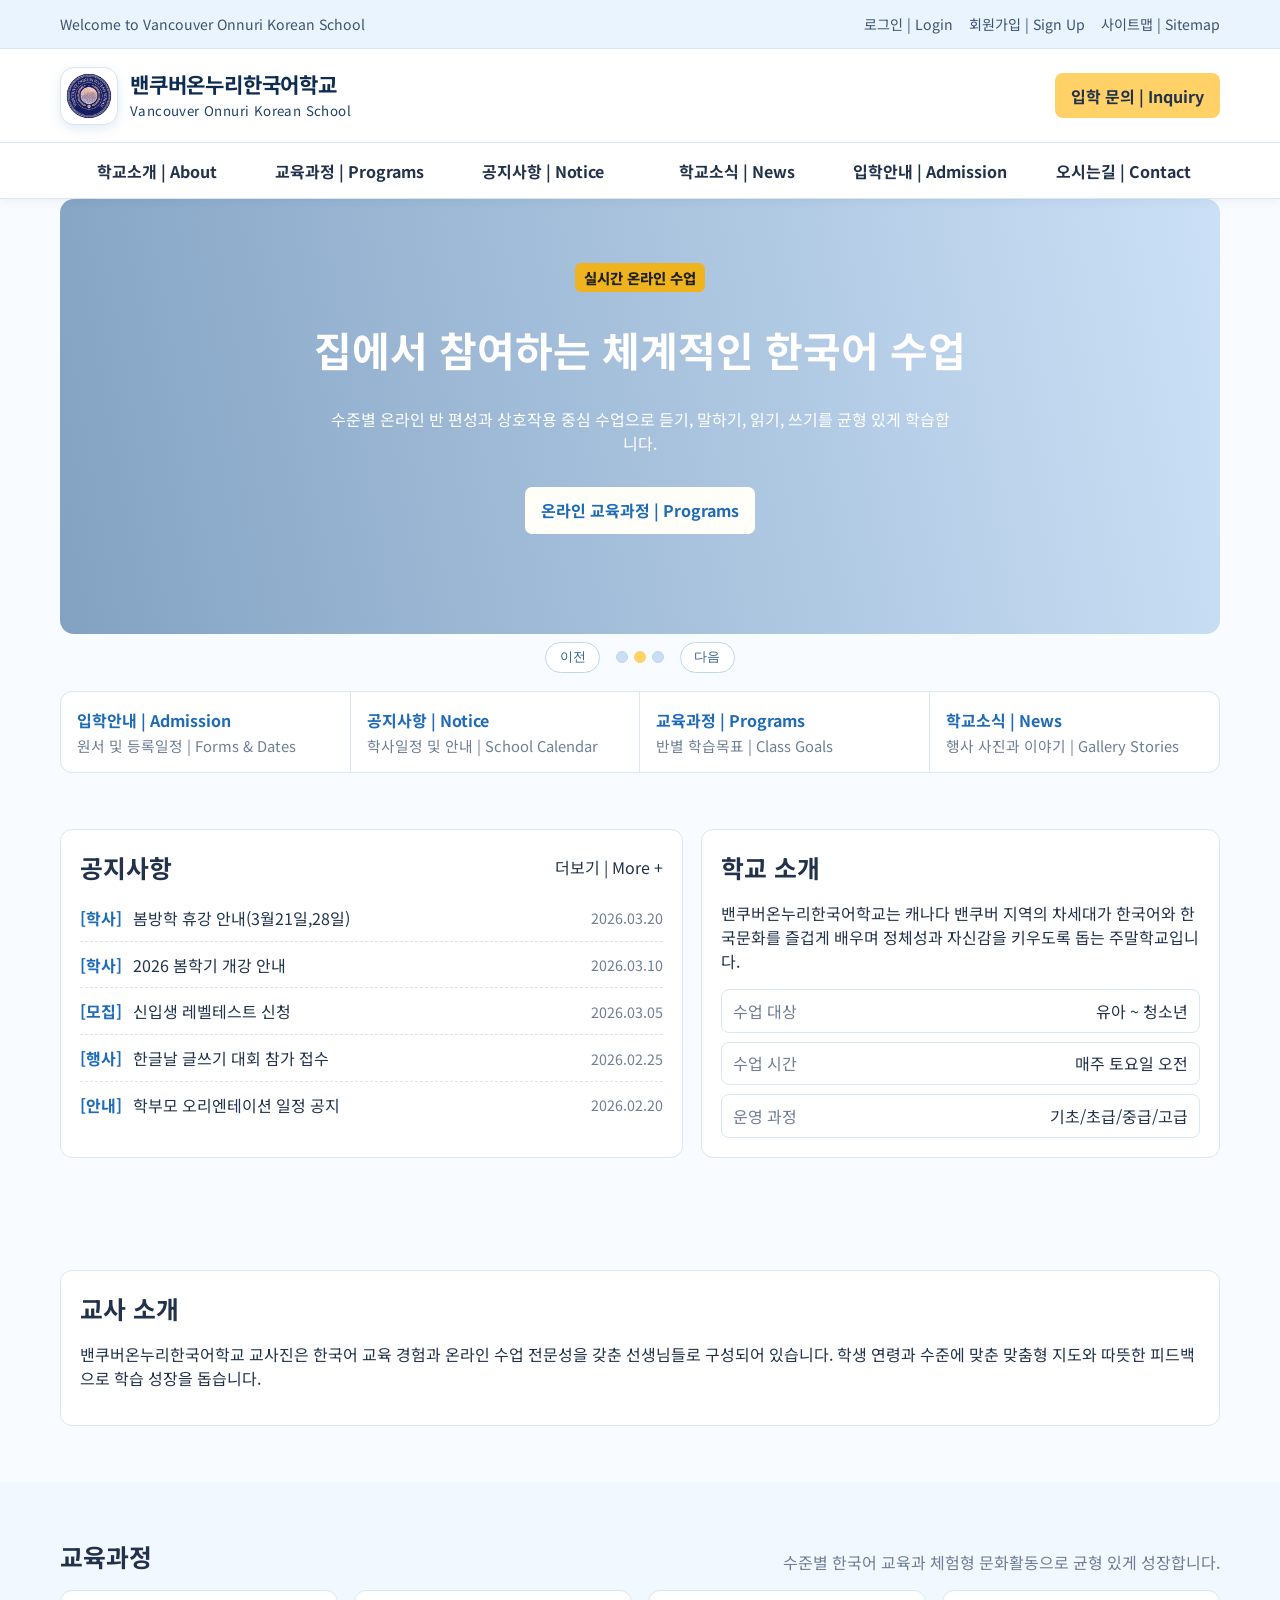
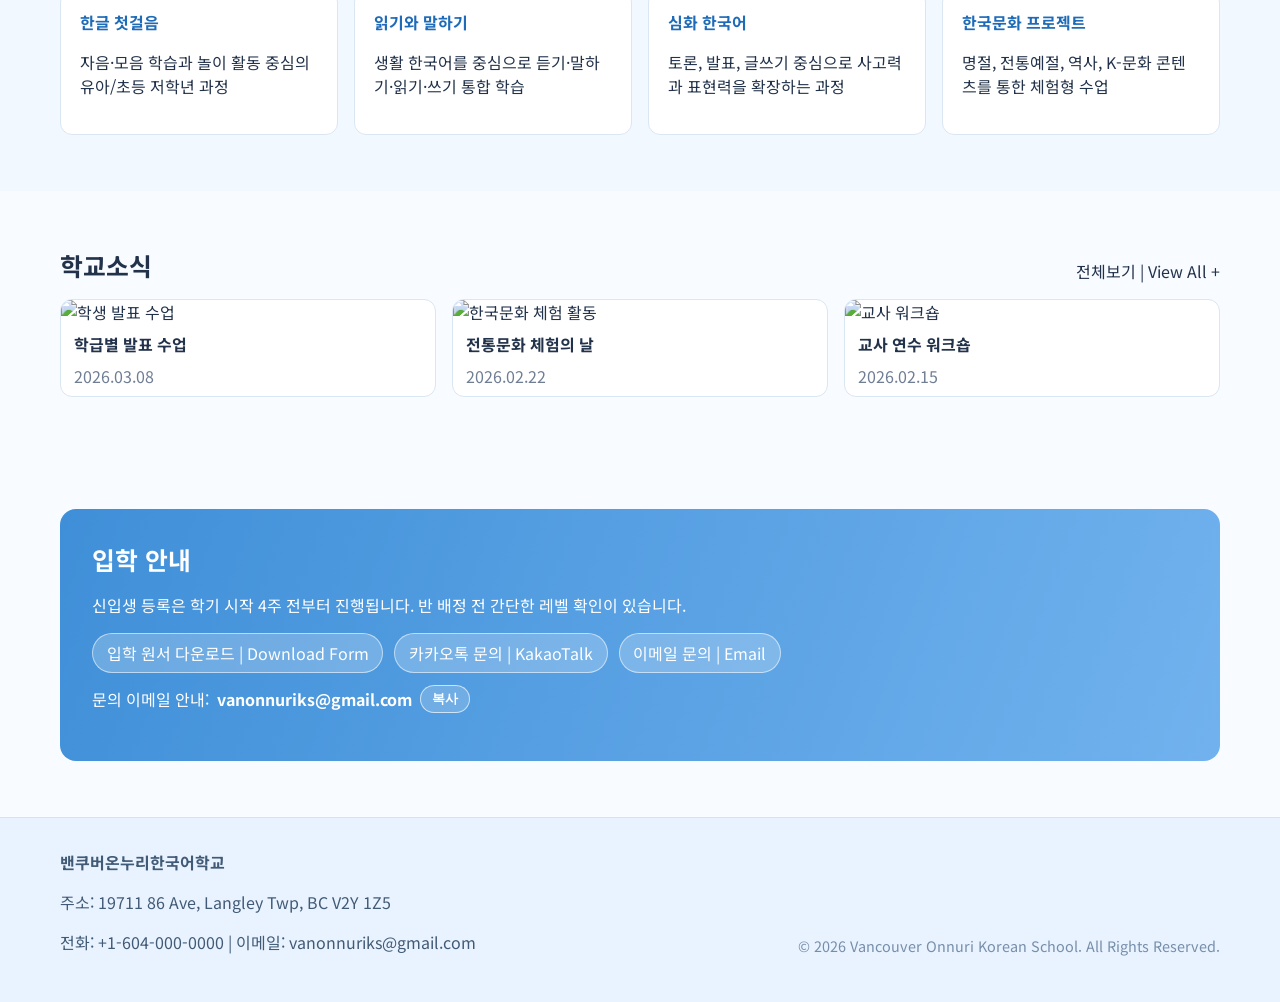
==== index.html @ d15662d0 "Open Kakao inquiry link in new tab to keep site open" ====
﻿<!doctype html>
<html lang="ko">
<head>
  <meta charset="UTF-8" />
  <meta name="viewport" content="width=device-width, initial-scale=1.0" />
  <title>밴쿠버온누리한국어학교</title>
  <meta name="description" content="밴쿠버온누리한국어학교 공식 홈페이지" />
  <link rel="preconnect" href="https://fonts.googleapis.com" />
  <link rel="preconnect" href="https://fonts.gstatic.com" crossorigin />
  <link href="https://fonts.googleapis.com/css2?family=Noto+Sans+KR:wght@400;500;700;800&display=swap" rel="stylesheet" />
  <link href="https://fonts.googleapis.com/css2?family=Noto+Serif+KR:wght@500;700&display=swap" rel="stylesheet" />
  <link rel="stylesheet" href="styles.css?v=20260320-4" />
</head>
<body>
  <a class="skip-link" href="#main">본문 바로가기</a>

  <header class="site-header">
    <div class="topbar">
      <div class="container topbar-inner">
        <p>Welcome to Vancouver Onnuri Korean School</p>
        <ul class="top-links">
          <li><a href="#">로그인 | Login</a></li>
          <li><a href="#">회원가입 | Sign Up</a></li>
          <li><a href="#">사이트맵 | Sitemap</a></li>
        </ul>
      </div>
    </div>

    <div class="container brand-row">
      <a class="brand" href="#" aria-label="메인으로 이동">
        <span class="brand-mark">
          <img src="assets/images/onnuri-korean-school-logo.png" alt="밴쿠버온누리한국어학교 로고" />
        </span>
        <span class="brand-text">
          <strong>밴쿠버온누리한국어학교</strong>
          <small>Vancouver Onnuri Korean School</small>
        </span>
      </a>
      <a class="apply-btn" href="#">입학 문의 | Inquiry</a>
      <button class="menu-toggle" aria-expanded="false" aria-controls="gnb" aria-label="모바일 메뉴 열기">
        <span class="menu-icon" aria-hidden="true">
          <span></span><span></span><span></span>
        </span>
        <span class="menu-text">메뉴</span>
      </button>
    </div>

    <nav class="gnb" id="gnb" aria-label="주요 메뉴">
      <div class="container">
        <ul>
          <li class="has-submenu">
            <a href="#about" class="submenu-toggle" aria-expanded="false">학교소개 | About</a>
            <ul class="submenu">
              <li><a href="vision-intro.html?v=20260320-1">학교 비전 &amp; 소개 | Vision &amp; Intro</a></li>
              <li><a href="teachers.html?v=20260320-1">교사 소개 | Teachers</a></li>
            </ul>
          </li>
          <li><a href="curriculum.html?v=20260320-4">교육과정 | Programs</a></li>
          <li><a href="#notice">공지사항 | Notice</a></li>
          <li><a href="#gallery">학교소식 | News</a></li>
          <li><a href="#admission">입학안내 | Admission</a></li>
          <li><a href="#contact">오시는길 | Contact</a></li>
        </ul>
      </div>
    </nav>
  </header>

  <main id="main">
    <section class="hero" aria-label="메인 배너">
      <div class="hero-slides" id="heroSlides">
        <article class="hero-slide is-active" style="--bg-img:url('https://images.unsplash.com/photo-1519451241324-20b4ea2c4220?auto=format&fit=crop&w=1500&q=80');">
          <div class="container hero-content">
            <p class="eyebrow">2026 온라인 봄학기 모집</p>
            <h1>온라인으로 만나는 한국어, 어디서나 이어지는 배움</h1>
            <p>캐나다 전역은 물론 전세계 어디에서든지 실시간 온라인 수업으로 한국어를 배울 수 있습니다.</p>
            <a href="#admission" class="hero-cta">온라인 등록 일정 | Registration</a>
          </div>
        </article>
        <article class="hero-slide" style="--bg-img:url('https://images.unsplash.com/photo-1503676260728-1c00da094a0b?auto=format&fit=crop&w=1500&q=80');">
          <div class="container hero-content">
            <p class="eyebrow">실시간 온라인 수업</p>
            <h2>집에서 참여하는 체계적인 한국어 수업</h2>
            <p>수준별 온라인 반 편성과 상호작용 중심 수업으로 듣기, 말하기, 읽기, 쓰기를 균형 있게 학습합니다.</p>
            <a href="curriculum.html?v=20260320-4" class="hero-cta">온라인 교육과정 | Programs</a>
          </div>
        </article>
        <article class="hero-slide" style="--bg-img:url('https://images.unsplash.com/photo-1509062522246-3755977927d7?auto=format&fit=crop&w=1500&q=80');">
          <div class="container hero-content">
            <p class="eyebrow">온라인 학부모 소통</p>
            <h2>수업 리포트와 상담으로 함께 성장하는 학습</h2>
            <p>정기 피드백, 상담, 공지 안내를 통해 가정과 학교가 학생의 성장을 함께 지원합니다.</p>
            <a href="#contact" class="hero-cta">온라인 문의하기 | Contact</a>
          </div>
        </article>
      </div>
      <div class="container hero-controls">
        <button id="prevSlide" aria-label="이전 배너">이전</button>
        <div class="dots" id="dots" aria-label="배너 선택"></div>
        <button id="nextSlide" aria-label="다음 배너">다음</button>
      </div>
    </section>

    <section class="quick-links">
      <div class="container quick-grid">
        <a href="#admission"><strong>입학안내 | Admission</strong><span>원서 및 등록일정 | Forms & Dates</span></a>
        <a href="#notice"><strong>공지사항 | Notice</strong><span>학사일정 및 안내 | School Calendar</span></a>
        <a href="curriculum.html?v=20260320-4"><strong>교육과정 | Programs</strong><span>반별 학습목표 | Class Goals</span></a>
        <a href="#gallery"><strong>학교소식 | News</strong><span>행사 사진과 이야기 | Gallery Stories</span></a>
      </div>
    </section>

    <section class="notice-section" id="notice">
      <div class="container two-col">
        <article class="panel">
          <header>
            <h3>공지사항</h3>
            <a href="#">더보기 | More +</a>
          </header>
          <ul class="list notice-accordion" id="noticeAccordion">
            <li>
              <button type="button" class="notice-title"><span>[학사]</span> 봄방학 휴강 안내(3월21일,28일)</button>
              <time datetime="2026-03-20">2026.03.20</time>
              <p class="notice-detail" hidden>3월21일,28일은 휴강으로 수업이 없습니다.</p>
            </li>
            <li>
              <button type="button" class="notice-title"><span>[학사]</span> 2026 봄학기 개강 안내</button>
              <time datetime="2026-03-10">2026.03.10</time>
              <p class="notice-detail" hidden>2026 봄학기 수업이 시작됩니다. 반별 시간표와 준비물을 확인해 주세요.</p>
            </li>
            <li>
              <button type="button" class="notice-title"><span>[모집]</span> 신입생 레벨테스트 신청</button>
              <time datetime="2026-03-05">2026.03.05</time>
              <p class="notice-detail" hidden>신입생 반 편성을 위한 레벨테스트 신청을 받고 있습니다.</p>
            </li>
            <li>
              <button type="button" class="notice-title"><span>[행사]</span> 한글날 글쓰기 대회 참가 접수</button>
              <time datetime="2026-02-25">2026.02.25</time>
              <p class="notice-detail" hidden>한글날 행사로 진행되는 글쓰기 대회 참가 신청을 받습니다.</p>
            </li>
            <li>
              <button type="button" class="notice-title"><span>[안내]</span> 학부모 오리엔테이션 일정 공지</button>
              <time datetime="2026-02-20">2026.02.20</time>
              <p class="notice-detail" hidden>학부모 오리엔테이션 일정과 참여 방법을 안내드립니다.</p>
            </li>
          </ul>
        </article>

        <article class="panel" id="about">
          <header>
            <h3>학교 소개</h3>
          </header>
          <p>
            밴쿠버온누리한국어학교는 캐나다 밴쿠버 지역의 차세대가 한국어와 한국문화를
            즐겁게 배우며 정체성과 자신감을 키우도록 돕는 주말학교입니다.
          </p>
          <div class="facts">
            <dl><dt>수업 대상</dt><dd>유아 ~ 청소년</dd></dl>
            <dl><dt>수업 시간</dt><dd>매주 토요일 오전</dd></dl>
            <dl><dt>운영 과정</dt><dd>기초/초급/중급/고급</dd></dl>
          </div>
        </article>
      </div>
    </section>

    <section class="teachers" id="teachers">
      <div class="container">
        <article class="panel">
          <header>
            <h3>교사 소개</h3>
          </header>
          <p>
            밴쿠버온누리한국어학교 교사진은 한국어 교육 경험과 온라인 수업 전문성을 갖춘 선생님들로
            구성되어 있습니다. 학생 연령과 수준에 맞춘 맞춤형 지도와 따뜻한 피드백으로 학습 성장을 돕습니다.
          </p>
        </article>
      </div>
    </section>

    <section class="programs" id="programs">
      <div class="container">
        <div class="section-head">
          <h3>교육과정</h3>
          <p>수준별 한국어 교육과 체험형 문화활동으로 균형 있게 성장합니다.</p>
        </div>
        <div class="program-grid">
          <article>
            <h4>한글 첫걸음</h4>
            <p>자음·모음 학습과 놀이 활동 중심의 유아/초등 저학년 과정</p>
          </article>
          <article>
            <h4>읽기와 말하기</h4>
            <p>생활 한국어를 중심으로 듣기·말하기·읽기·쓰기 통합 학습</p>
          </article>
          <article>
            <h4>심화 한국어</h4>
            <p>토론, 발표, 글쓰기 중심으로 사고력과 표현력을 확장하는 과정</p>
          </article>
          <article>
            <h4>한국문화 프로젝트</h4>
            <p>명절, 전통예절, 역사, K-문화 콘텐츠를 통한 체험형 수업</p>
          </article>
        </div>
      </div>
    </section>

    <section class="gallery" id="gallery">
      <div class="container">
        <div class="section-head">
          <h3>학교소식</h3>
          <a href="#">전체보기 | View All +</a>
        </div>
        <div class="gallery-grid">
          <article>
            <img src="https://images.unsplash.com/photo-1503676260728-1c00da094a0b?auto=format&fit=crop&w=700&q=80" alt="학생 발표 수업" />
            <h4>학급별 발표 수업</h4>
            <p>2026.03.08</p>
          </article>
          <article>
            <img src="https://images.unsplash.com/photo-1513258496099-48168024aec0?auto=format&fit=crop&w=700&q=80" alt="한국문화 체험 활동" />
            <h4>전통문화 체험의 날</h4>
            <p>2026.02.22</p>
          </article>
          <article>
            <img src="https://images.unsplash.com/photo-1522202176988-66273c2fd55f?auto=format&fit=crop&w=700&q=80" alt="교사 워크숍" />
            <h4>교사 연수 워크숍</h4>
            <p>2026.02.15</p>
          </article>
        </div>
      </div>
    </section>

    <section class="admission" id="admission">
      <div class="container admission-box">
        <h3>입학 안내</h3>
        <p>신입생 등록은 학기 시작 4주 전부터 진행됩니다. 반 배정 전 간단한 레벨 확인이 있습니다.</p>
        <div class="admission-actions">
          <a href="#">입학 원서 다운로드 | Download Form</a>
          <a href="https://open.kakao.com/o/gTjWNsmi" target="_blank" rel="noopener noreferrer">카카오톡 문의 | KakaoTalk</a>
          <a href="mailto:vanonnuriks@gmail.com">이메일 문의 | Email</a>
        </div>
        <p class="email-help">
          문의 이메일 안내: <strong id="contactEmailText">vanonnuriks@gmail.com</strong>
          <button type="button" id="copyEmailBtn" class="copy-email-btn">복사</button>
        </p>
      </div>
    </section>
  </main>

  <footer class="site-footer" id="contact">
    <div class="container footer-inner">
      <div>
        <strong>밴쿠버온누리한국어학교</strong>
        <p>주소: 19711 86 Ave, Langley Twp, BC V2Y 1Z5</p>
        <p>전화: +1-604-000-0000 | 이메일: vanonnuriks@gmail.com</p>
      </div>
      <p class="copy">© 2026 Vancouver Onnuri Korean School. All Rights Reserved.</p>
    </div>
  </footer>

  <script src="script.js?v=20260320-6"></script>
</body>
</html>
---- styles.css ----
﻿:root {
  --primary: #1e6bb8;
  --accent: #ffd166;
  --ink: #22324a;
  --muted: #6f7e94;
  --bg: #f8fbff;
  --line: #dbe6f3;
}
@font-face {
  font-family: "MaruBuri";
  src: url("https://cdn.jsdelivr.net/gh/projectnoonnu/noonfonts_twelve@1.1/MaruBuri-Regular.woff") format("woff");
  font-weight: 400;
  font-style: normal;
}
@font-face {
  font-family: "MaruBuri";
  src: url("https://cdn.jsdelivr.net/gh/projectnoonnu/noonfonts_twelve@1.1/MaruBuri-Bold.woff") format("woff");
  font-weight: 700;
  font-style: normal;
}
* {
  box-sizing: border-box;
}

html,
body {
  margin: 0;
  padding: 0;
  font-family: "Noto Sans KR", sans-serif;
  color: var(--ink);
  background: var(--bg);
}

a {
  color: inherit;
  text-decoration: none;
}

img {
  width: 100%;
  display: block;
}

.container {
  width: min(1160px, 92vw);
  margin: 0 auto;
}

.skip-link {
  position: absolute;
  left: -9999px;
  top: auto;
}

.skip-link:focus {
  left: 1rem;
  top: 1rem;
  z-index: 1000;
  background: #fff;
  padding: 0.5rem 0.8rem;
  border: 2px solid var(--primary);
}

.topbar {
  background: #eaf4ff;
  color: #3b536f;
  font-size: 0.88rem;
  border-bottom: 1px solid #d7e7fa;
}

.site-header {
  position: sticky;
  top: 0;
  z-index: 100;
  background: #ffffff;
  box-shadow: 0 2px 10px rgba(18, 55, 96, 0.06);
}

.topbar-inner {
  display: flex;
  justify-content: space-between;
  align-items: center;
  min-height: 40px;
}

.top-links {
  list-style: none;
  display: flex;
  gap: 1rem;
  margin: 0;
  padding: 0;
}

.brand-row {
  display: flex;
  align-items: center;
  gap: 1rem;
  padding: 1.1rem 0;
}

.brand {
  display: flex;
  align-items: center;
  gap: 0.75rem;
  margin-right: auto;
  min-width: 0;
  flex: 1;
}

.brand-mark {
  width: 58px;
  height: 58px;
  display: inline-flex;
  align-items: center;
  justify-content: center;
  border-radius: 14px;
  background: #ffffff;
  border: 1px solid #d6e4f4;
  overflow: hidden;
  box-shadow: 0 4px 12px rgba(33, 88, 150, 0.12);
}

.brand-mark img {
  width: 86%;
  height: 86%;
  object-fit: contain;
}

.brand-text strong {
  display: block;
  font-family: "MaruBuri", "Noto Sans KR", serif;
  font-size: 1.32rem;
  font-weight: 700;
  letter-spacing: -0.01em;
  color: #0e2c4f;
  line-height: 1.24;
  overflow-wrap: anywhere;
}

.brand-text small {
  font-family: "MaruBuri", "Noto Sans KR", serif;
  color: #1d426b;
  letter-spacing: 0.03em;
  line-height: 1.2;
}

.brand-text {
  min-width: 0;
}

.apply-btn {
  padding: 0.65rem 1rem;
  border-radius: 8px;
  background: var(--accent);
  font-weight: 700;
}

.menu-toggle {
  display: none;
  border: 1px solid var(--line);
  background: #fff;
  padding: 0.5rem 0.8rem;
  border-radius: 8px;
  align-items: center;
  gap: 0.45rem;
}

.menu-icon {
  width: 18px;
  height: 14px;
  display: inline-flex;
  flex-direction: column;
  justify-content: space-between;
}

.menu-icon span {
  display: block;
  height: 2px;
  width: 100%;
  background: #23476f;
  border-radius: 2px;
}

.menu-text {
  font-weight: 700;
  font-size: 0.86rem;
}

.gnb {
  border-top: 1px solid var(--line);
  border-bottom: 1px solid var(--line);
  background: #fff;
}

.gnb > .container > ul {
  list-style: none;
  display: flex;
  margin: 0;
  padding: 0;
}

.gnb li {
  flex: 1;
  position: relative;
}

.gnb a {
  display: block;
  text-align: center;
  font-weight: 700;
  padding: 0.95rem 0.4rem;
}

.gnb a:hover {
  background: #f2f8ff;
  color: var(--primary);
}

.gnb a.current {
  background: #eef6ff;
  color: #0f4f8d;
}

.submenu {
  list-style: none;
  margin: 0;
  padding: 0;
  position: absolute;
  top: 100%;
  left: 0;
  right: 0;
  background: #ffffff;
  border: 1px solid var(--line);
  border-top: 0;
  box-shadow: 0 10px 24px rgba(22, 56, 95, 0.12);
  display: none;
  z-index: 30;
}

.submenu li {
  border-top: 1px solid #edf3fb;
}

.submenu li:first-child {
  border-top: 0;
}

.submenu a {
  text-align: left;
  padding: 0.7rem 0.85rem;
  font-weight: 600;
  font-size: 0.93rem;
}

.submenu a:hover {
  background: #f6faff;
}

.submenu a.current {
  background: #ecf5ff;
  color: #0f4f8d;
}

@media (min-width: 761px) {
  .has-submenu > .submenu {
    display: none !important;
  }

  .has-submenu:hover > .submenu,
  .has-submenu:focus-within > .submenu {
    display: block !important;
  }
}

.hero {
  background: transparent;
  color: #fff;
  padding-top: 0;
}

.hero-slides {
  width: min(1160px, 92vw);
  margin: 0 auto;
  border-radius: 14px;
  overflow: hidden;
}

.hero-slide {
  display: none;
  min-height: unset;
  aspect-ratio: 16 / 6;
  max-height: 500px;
  background-image: linear-gradient(80deg, rgba(34, 89, 145, 0.55), rgba(88, 156, 224, 0.28)), var(--bg-img);
  background-size: cover;
  background-position: center;
}

.hero-slide.is-active {
  display: block;
}

.hero-content {
  padding: 50px 0 58px;
  display: flex;
  flex-direction: column;
  align-items: center;
  text-align: center;
}

.eyebrow {
  display: inline-block;
  background: rgba(243, 179, 21, 0.95);
  color: #212121;
  font-weight: 800;
  font-size: 0.9rem;
  padding: 0.25rem 0.55rem;
  border-radius: 6px;
}

.hero h1,
.hero h2 {
  margin: 0.75rem 0;
  font-size: clamp(1.85rem, 3.2vw, 2.7rem);
}

.hero p {
  max-width: 620px;
  margin-left: auto;
  margin-right: auto;
}

.hero-cta {
  display: inline-block;
  margin-top: 1rem;
  background: #fffef8;
  color: var(--primary);
  padding: 0.72rem 1rem;
  border-radius: 7px;
  font-weight: 700;
}

.hero-controls {
  min-height: auto;
  display: flex;
  align-items: center;
  justify-content: center;
  gap: 1rem;
  width: min(1160px, 92vw);
  margin: 0 auto;
  padding: 8px 0 14px;
}

.hero-controls button {
  border: 1px solid #bfd6ef;
  background: #ffffff;
  color: #2f5f92;
  border-radius: 999px;
  padding: 0.35rem 0.85rem;
  cursor: pointer;
}

.dots {
  display: flex;
  gap: 0.35rem;
}

.dots button {
  width: 12px;
  height: 12px;
  padding: 0;
  border-radius: 50%;
  background: #c9ddf3;
}

.dots button.active {
  background: var(--accent);
  border-color: var(--accent);
}

.quick-links {
  margin-top: 4px;
}

.quick-grid {
  background: #fff;
  border-radius: 12px;
  border: 1px solid var(--line);
  display: grid;
  grid-template-columns: repeat(4, 1fr);
  overflow: hidden;
}

.quick-grid a {
  padding: 1rem;
  border-right: 1px solid var(--line);
  display: grid;
  gap: 0.2rem;
}

.quick-grid a:last-child {
  border-right: 0;
}

.quick-grid strong {
  color: var(--primary);
}

.quick-grid span {
  color: var(--muted);
  font-size: 0.92rem;
}

.notice-section,
.teachers,
.programs,
.gallery,
.admission {
  padding: 56px 0;
}

.two-col {
  display: grid;
  grid-template-columns: 1.2fr 1fr;
  gap: 1.1rem;
}

.panel {
  background: #fff;
  border: 1px solid var(--line);
  border-radius: 12px;
  padding: 1.2rem;
}

.panel header {
  display: flex;
  justify-content: space-between;
  align-items: center;
  margin-bottom: 0.6rem;
}


.panel h3,
.section-head h3,
.admission h3 {
  margin: 0;
  font-size: 1.55rem;
}

.list {
  list-style: none;
  margin: 0;
  padding: 0;
}

.list li {
  display: flex;
  justify-content: space-between;
  gap: 1rem;
  align-items: center;
  padding: 0.68rem 0;
  border-bottom: 1px dashed #dde4ef;
}

.list li:last-child {
  border-bottom: 0;
}

.list span {
  color: var(--primary);
  font-weight: 700;
  margin-right: 0.4rem;
}

.list time {
  font-size: 0.89rem;
  color: var(--muted);
  white-space: nowrap;
}

.notice-accordion li {
  display: grid;
  grid-template-columns: 1fr auto;
  align-items: center;
}

.notice-title {
  border: 0;
  background: transparent;
  text-align: left;
  font: inherit;
  padding: 0;
  cursor: pointer;
  color: #20344d;
}

.notice-detail {
  margin: 0.5rem 0 0;
  grid-column: 1 / -1;
  display: none;
  color: #3c4f66;
  line-height: 1.7;
  background: #f8fbff;
  border: 1px solid #d9e6f6;
  border-radius: 8px;
  padding: 0.65rem 0.8rem;
}

.notice-accordion li.open .notice-detail {
  display: block;
}


.facts {
  margin-top: 1rem;
  display: grid;
  gap: 0.55rem;
}

.facts dl {
  margin: 0;
  display: flex;
  justify-content: space-between;
  border: 1px solid var(--line);
  border-radius: 8px;
  padding: 0.55rem 0.7rem;
}

.facts dt {
  color: var(--muted);
}

.programs {
  background: #f2f8ff;
}

.section-head {
  display: flex;
  align-items: flex-end;
  justify-content: space-between;
  gap: 1rem;
  margin-bottom: 1rem;
}

.section-head p {
  margin: 0;
  color: var(--muted);
}

.program-grid {
  display: grid;
  grid-template-columns: repeat(4, 1fr);
  gap: 1rem;
}

.program-grid article {
  background: #fff;
  border: 1px solid var(--line);
  border-radius: 12px;
  padding: 1.2rem;
}

.program-grid h4 {
  margin: 0 0 0.6rem;
  color: var(--primary);
}

.gallery-grid {
  display: grid;
  grid-template-columns: repeat(3, 1fr);
  gap: 1rem;
}

.gallery-grid article {
  background: #fff;
  border-radius: 12px;
  overflow: hidden;
  border: 1px solid var(--line);
}

.gallery-grid h4,
.gallery-grid p {
  margin: 0;
  padding: 0.5rem 0.8rem;
}

.gallery-grid p {
  color: var(--muted);
  padding-top: 0;
}

.admission-box {
  background: linear-gradient(110deg, #3f8fd8, #71b2ee);
  border-radius: 16px;
  padding: 2rem;
  color: #fff;
}

.admission-actions {
  margin-top: 1rem;
  display: flex;
  gap: 0.7rem;
  flex-wrap: wrap;
}

.admission-actions a {
  background: rgba(255, 255, 255, 0.22);
  border: 1px solid rgba(255, 255, 255, 0.55);
  border-radius: 999px;
  padding: 0.45rem 0.85rem;
}

.email-help {
  margin-top: 0.75rem;
  display: flex;
  flex-wrap: wrap;
  align-items: center;
  gap: 0.5rem;
}

.copy-email-btn {
  border: 1px solid rgba(255, 255, 255, 0.65);
  background: rgba(255, 255, 255, 0.18);
  color: #ffffff;
  border-radius: 999px;
  padding: 0.26rem 0.68rem;
  font-weight: 700;
  cursor: pointer;
}

.site-footer {
  background: #e9f3ff;
  color: #415a76;
  padding: 2rem 0;
  border-top: 1px solid #d2e3f8;
}

.footer-inner {
  display: flex;
  justify-content: space-between;
  gap: 1rem;
  align-items: flex-end;
}

.copy {
  color: #768eaa;
  font-size: 0.9rem;
}

@media (max-width: 960px) {
  .program-grid {
    grid-template-columns: repeat(2, 1fr);
  }

  .two-col,
  .gallery-grid {
    grid-template-columns: 1fr;
  }

  .quick-grid {
    grid-template-columns: repeat(2, 1fr);
  }

  .quick-grid a:nth-child(2n) {
    border-right: 0;
  }
}

@media (max-width: 760px) {
  .topbar {
    display: none;
  }

  .menu-toggle {
    display: inline-flex;
    flex-shrink: 0;
    min-height: 44px;
    min-width: 44px;
    padding: 0.52rem 0.7rem;
  }

  .apply-btn {
    display: none;
  }

  .brand-row {
    gap: 0.55rem;
    padding: 0.72rem 0;
  }

  .brand {
    gap: 0.5rem;
    align-items: flex-start;
  }

  .brand-mark {
    width: 44px;
    height: 44px;
    border-radius: 12px;
  }

  .brand-text strong {
    font-size: clamp(0.96rem, 4.2vw, 1.13rem);
    letter-spacing: -0.012em;
  }

  .brand-text small {
    font-size: 0.72rem;
    letter-spacing: 0.01em;
  }

  .gnb {
    display: block;
    position: absolute;
    top: 100%;
    left: 0;
    right: 0;
    border-top: 1px solid var(--line);
    background: #ffffff;
    max-height: 0;
    overflow: hidden;
    transition: max-height 0.28s ease;
    z-index: 120;
  }

  .gnb.is-open {
    max-height: calc(100vh - 68px);
    overflow-y: auto;
    border-bottom: 1px solid var(--line);
  }

  .gnb > .container > ul {
    flex-direction: column;
  }

  .gnb > .container {
    width: 100%;
    margin: 0;
    padding: 0;
  }

  .gnb li {
    border-bottom: 1px solid var(--line);
  }

  .gnb a {
    text-align: left;
    padding: 0.9rem 1rem;
    font-size: 0.94rem;
    line-height: 1.35;
  }

  .submenu {
    position: static;
    border: 0;
    box-shadow: none;
    border-top: 1px solid #e7eef8;
    background: #f8fbff;
  }

  .has-submenu.open > .submenu {
    display: block;
  }

  .submenu a {
    text-align: left;
    padding: 0.7rem 1.1rem;
    font-size: 0.9rem;
    font-weight: 600;
  }

  .hero-content {
    padding: 30px 0 36px;
  }

  .hero-slide {
    aspect-ratio: 16 / 10;
    max-height: none;
  }

  .quick-grid {
    grid-template-columns: 1fr;
  }

  .quick-grid a {
    border-right: 0;
    border-bottom: 1px solid var(--line);
  }

  .quick-grid a:last-child {
    border-bottom: 0;
  }

  .program-grid {
    grid-template-columns: 1fr;
  }

  .footer-inner {
    flex-direction: column;
    align-items: flex-start;
  }
}
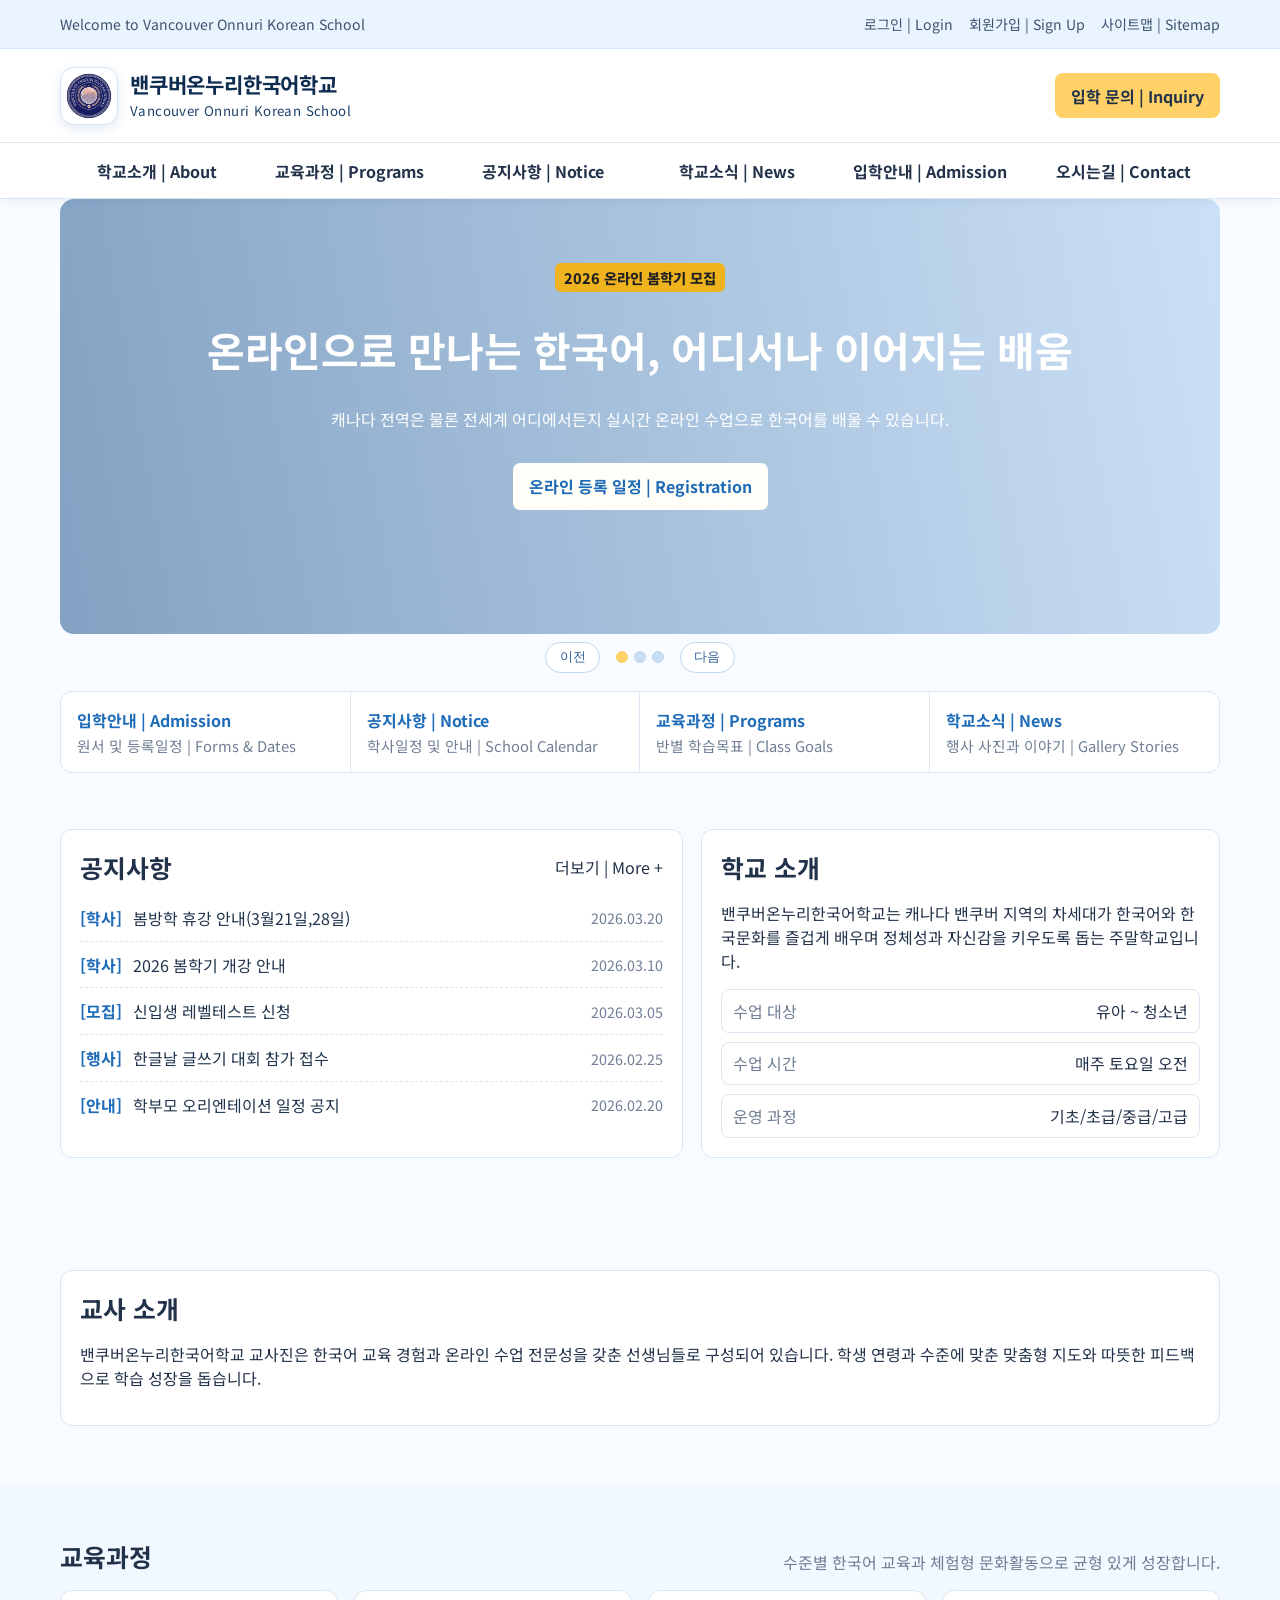
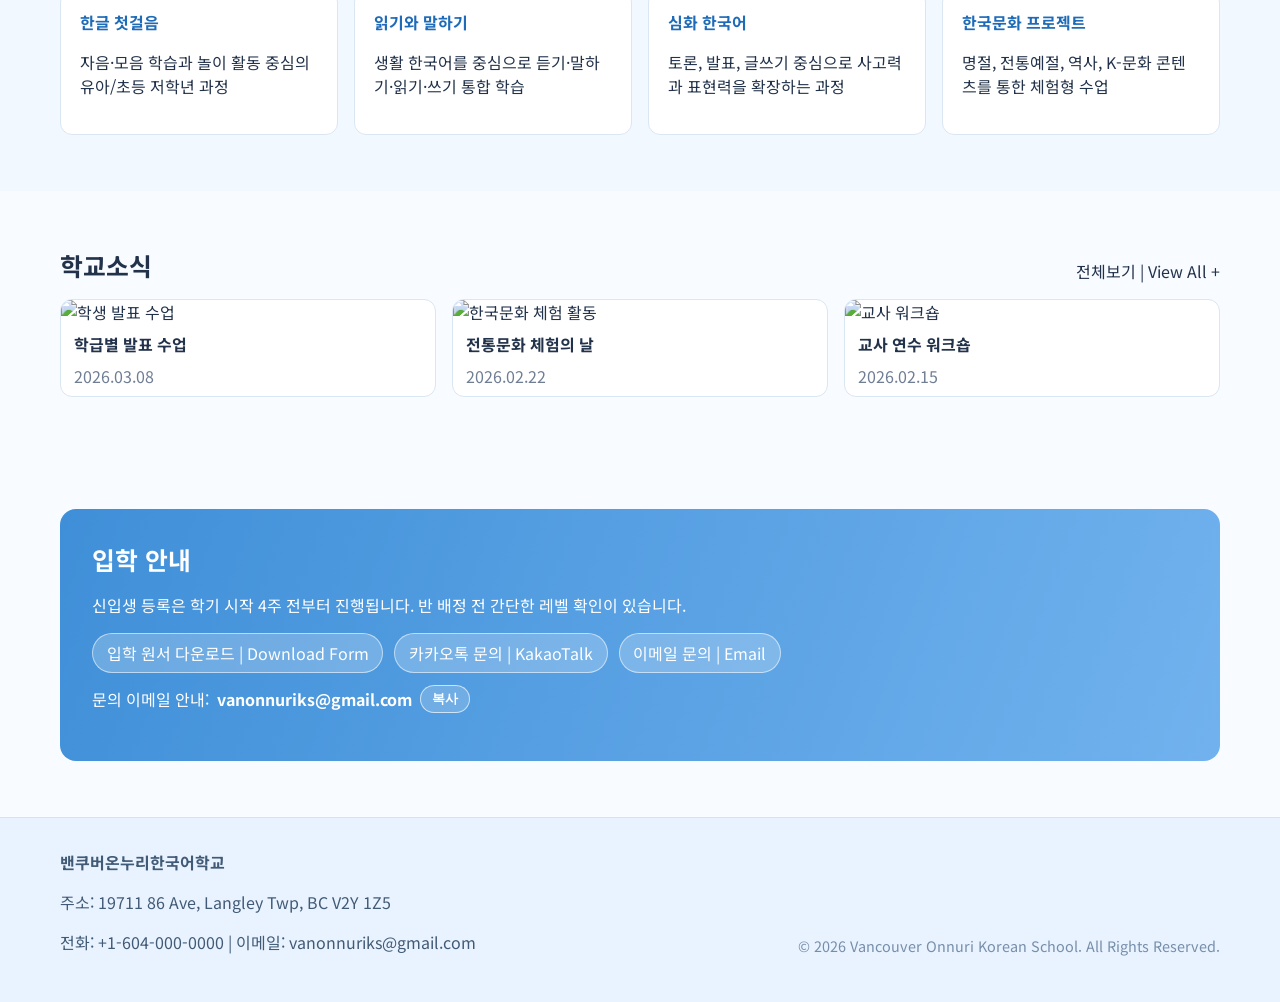
==== commit 548a4869: "Link main teacher section title to teachers page" ====
--- a/index.html
+++ b/index.html
@@ -166,7 +166,7 @@
       <div class="container">
         <article class="panel">
           <header>
-            <h3>교사 소개</h3>
+            <h3><a href="teachers.html?v=20260320-1">교사 소개</a></h3>
           </header>
           <p>
             밴쿠버온누리한국어학교 교사진은 한국어 교육 경험과 온라인 수업 전문성을 갖춘 선생님들로
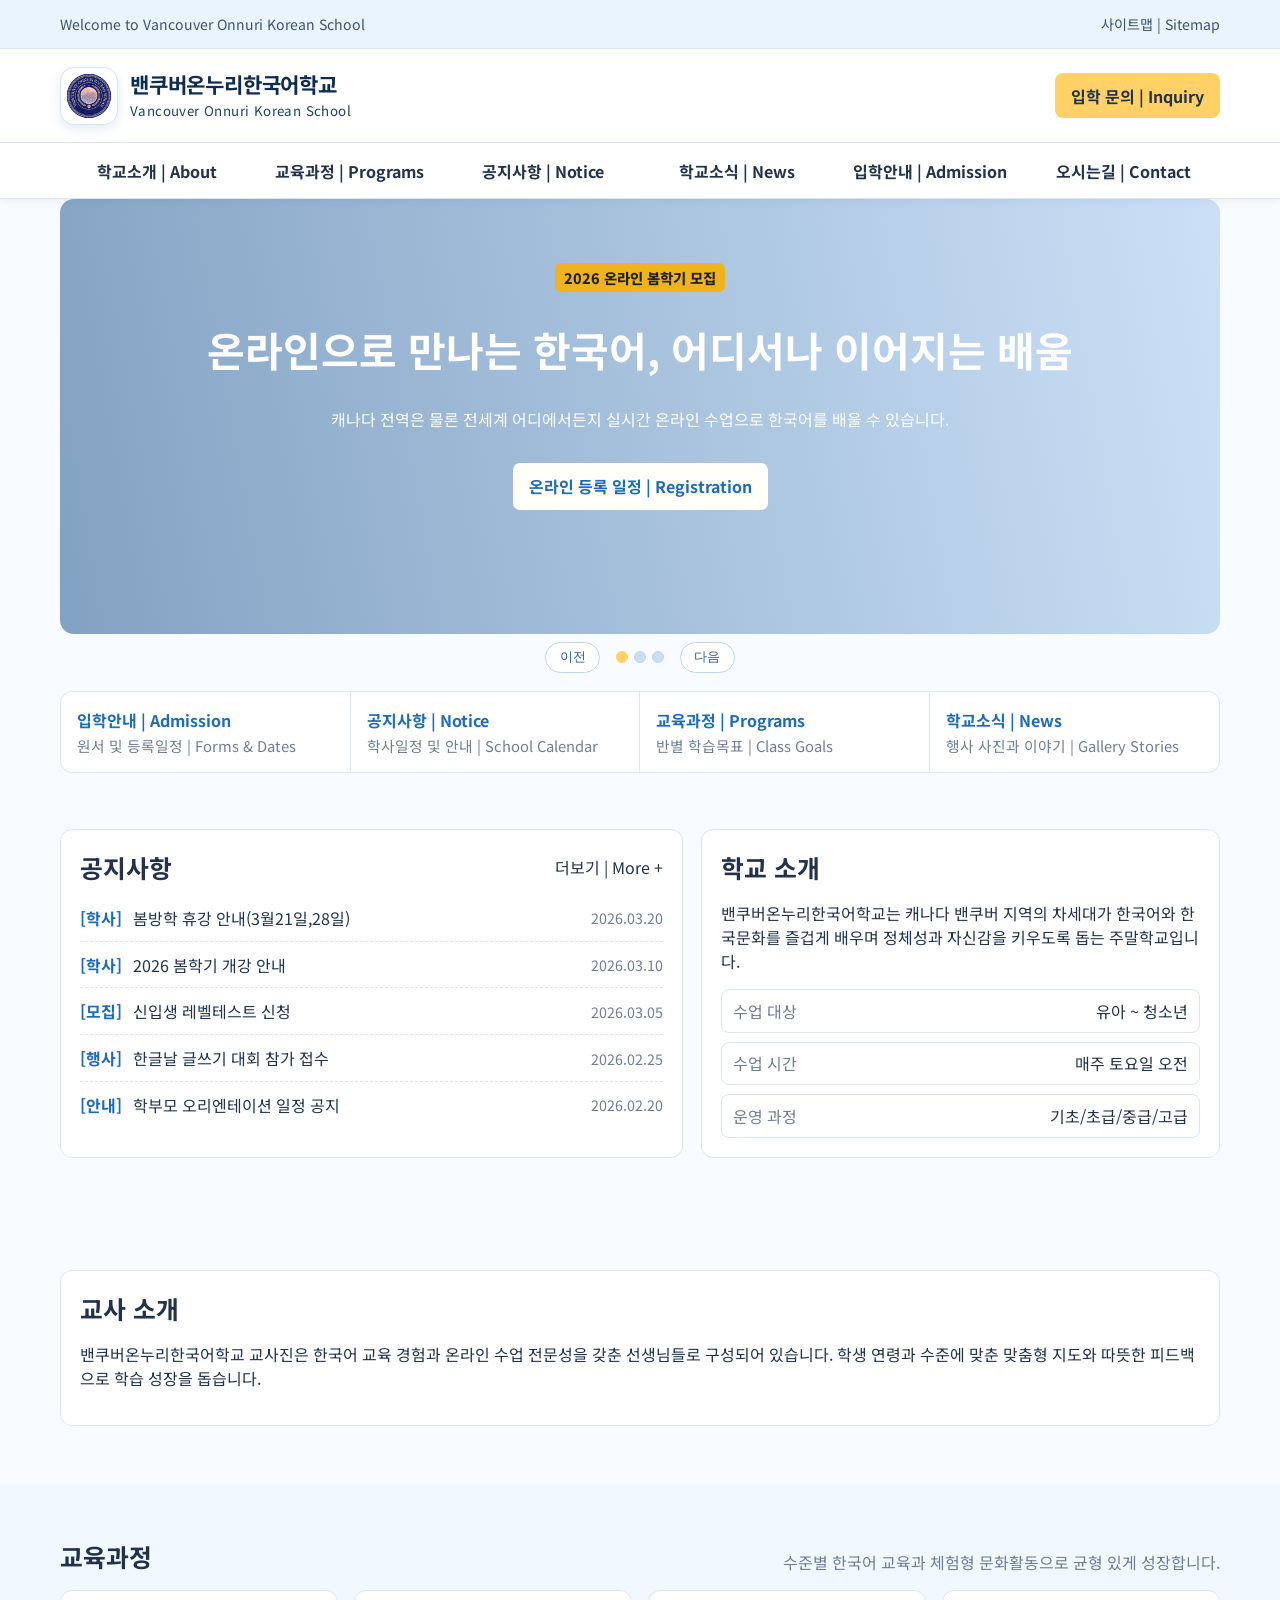
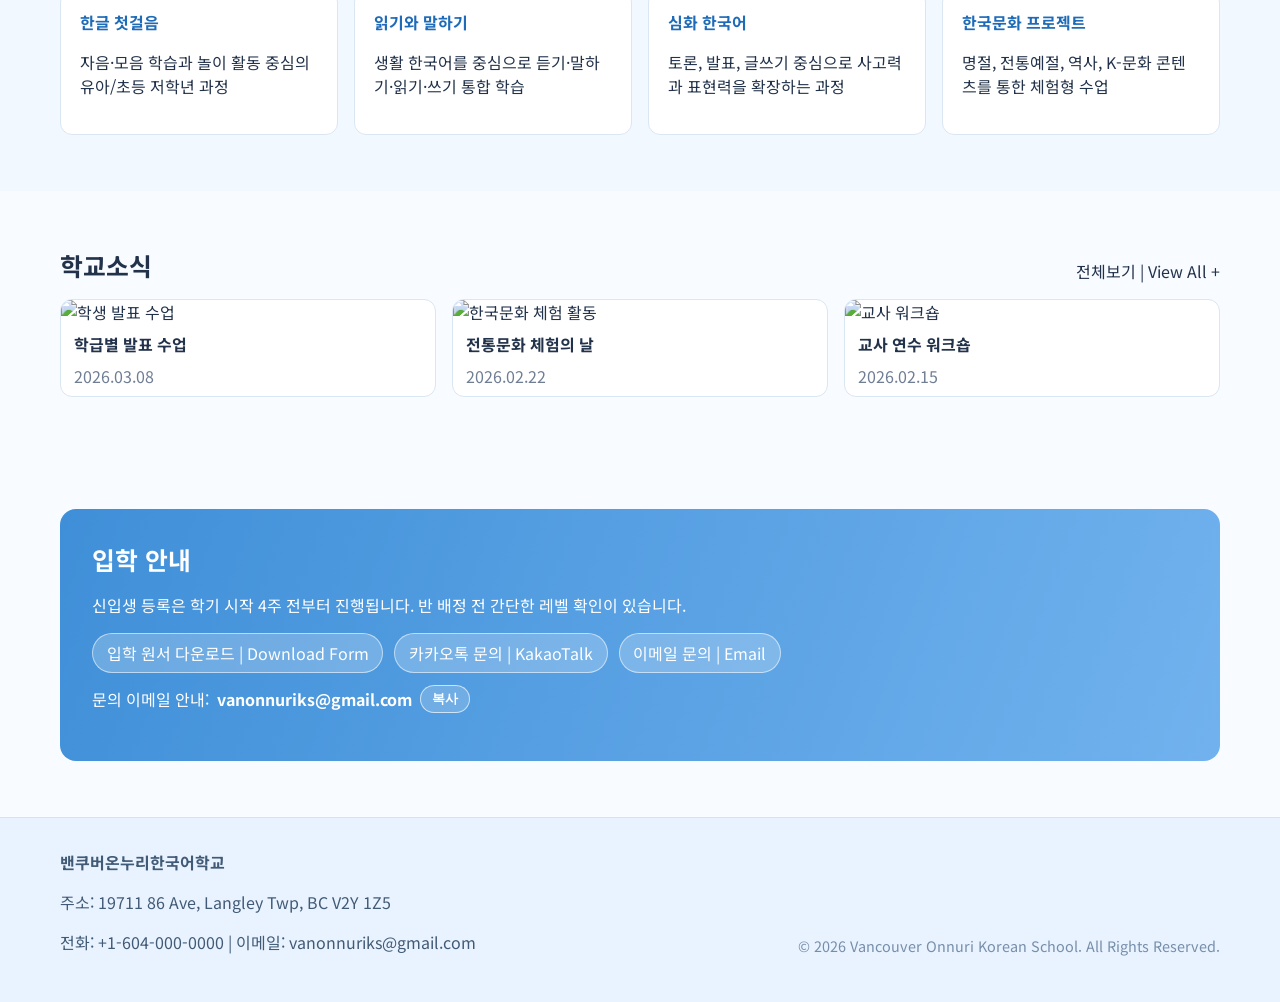
==== commit c3c5e3c4: "Remove login and signup links from topbar" ====
--- a/index.html
+++ b/index.html
@@ -19,8 +19,6 @@
       <div class="container topbar-inner">
         <p>Welcome to Vancouver Onnuri Korean School</p>
         <ul class="top-links">
-          <li><a href="#">로그인 | Login</a></li>
-          <li><a href="#">회원가입 | Sign Up</a></li>
           <li><a href="#">사이트맵 | Sitemap</a></li>
         </ul>
       </div>
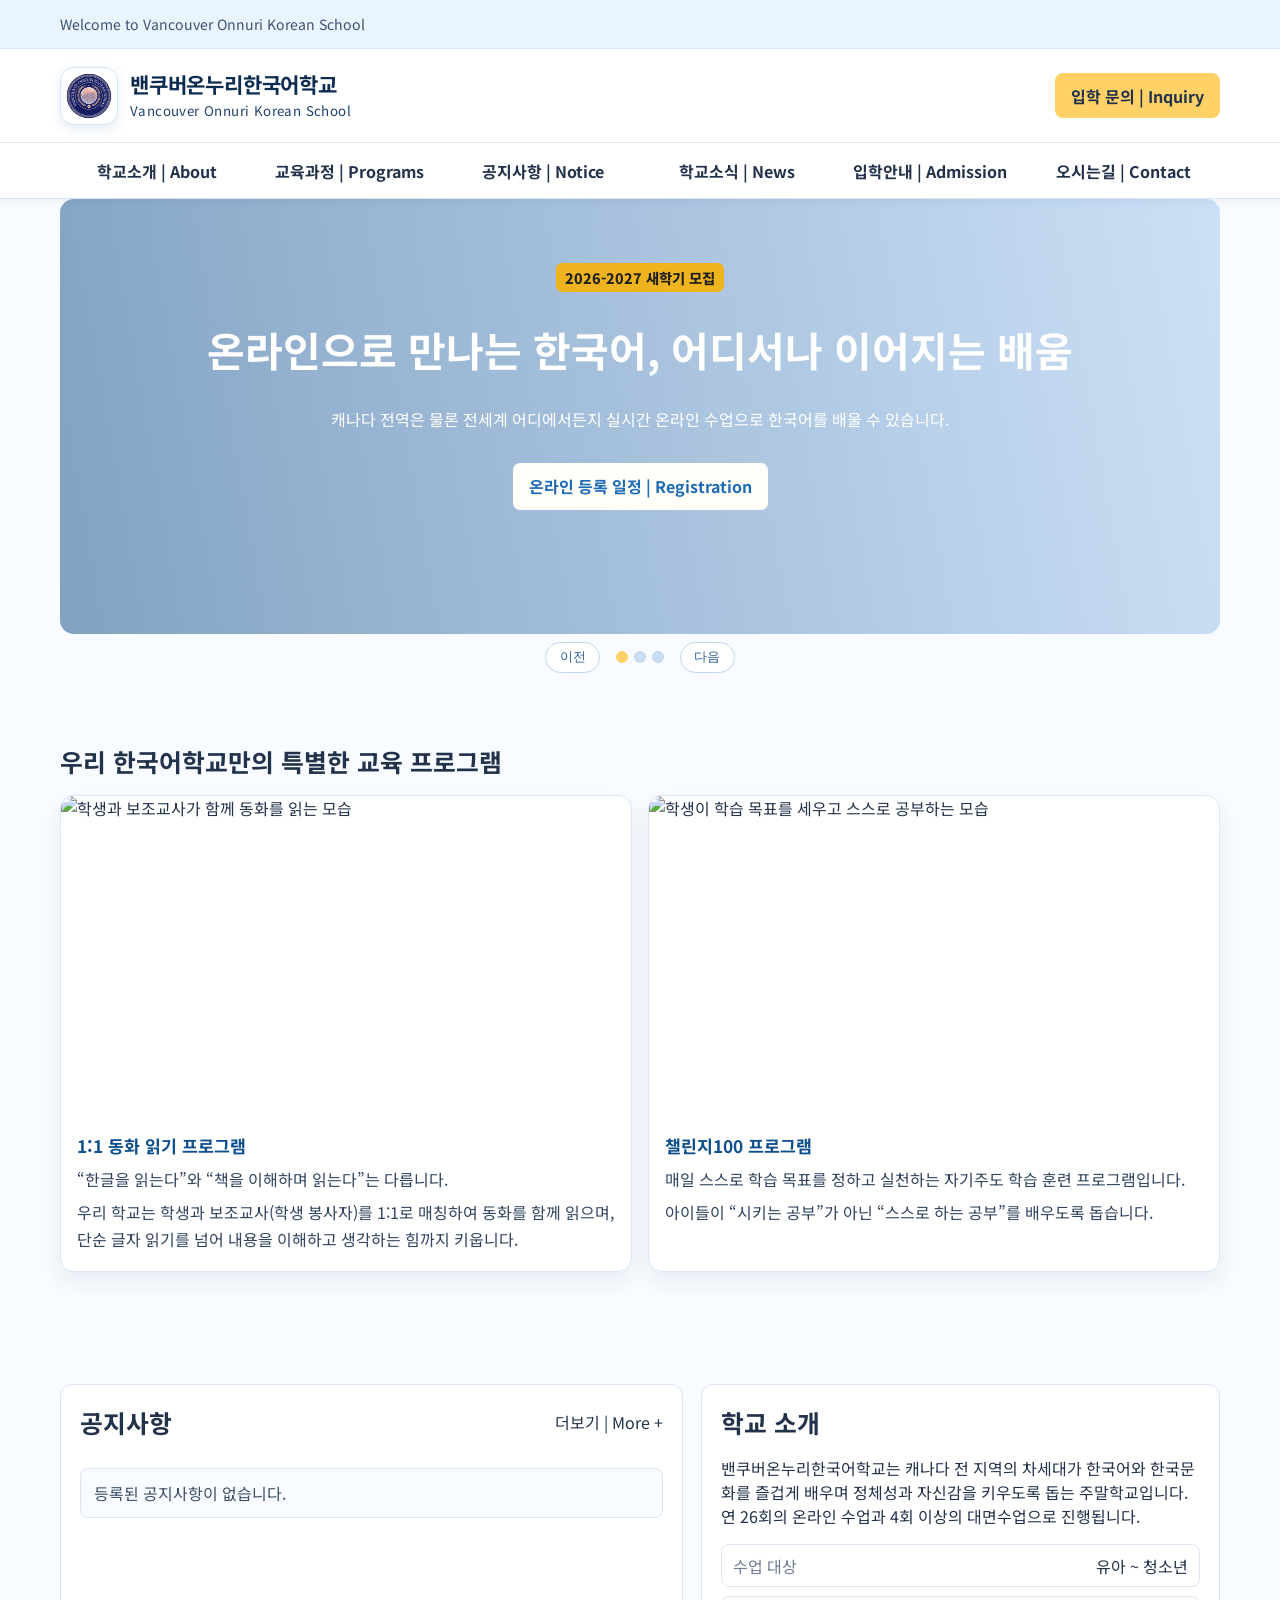
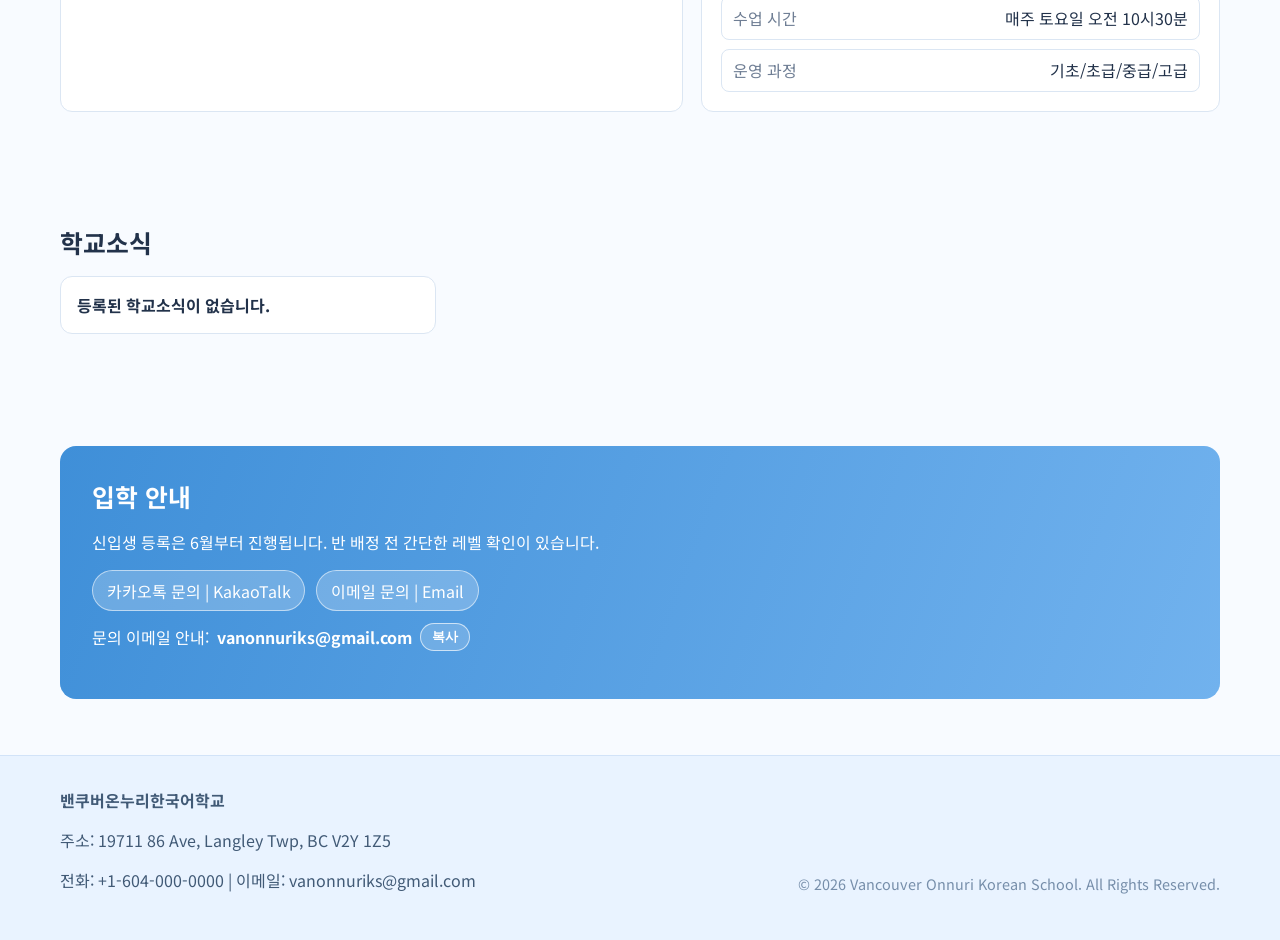
==== commit 5b0e9b90: "Update main and boards with news/gallery modal features" ====
--- a/index.html
+++ b/index.html
@@ -9,7 +9,7 @@
   <link rel="preconnect" href="https://fonts.gstatic.com" crossorigin />
   <link href="https://fonts.googleapis.com/css2?family=Noto+Sans+KR:wght@400;500;700;800&display=swap" rel="stylesheet" />
   <link href="https://fonts.googleapis.com/css2?family=Noto+Serif+KR:wght@500;700&display=swap" rel="stylesheet" />
-  <link rel="stylesheet" href="styles.css?v=20260320-4" />
+  <link rel="stylesheet" href="styles.css?v=20260516-1" />
 </head>
 <body>
   <a class="skip-link" href="#main">본문 바로가기</a>
@@ -18,14 +18,11 @@
     <div class="topbar">
       <div class="container topbar-inner">
         <p>Welcome to Vancouver Onnuri Korean School</p>
-        <ul class="top-links">
-          <li><a href="#">사이트맵 | Sitemap</a></li>
-        </ul>
       </div>
     </div>
 
     <div class="container brand-row">
-      <a class="brand" href="#" aria-label="메인으로 이동">
+      <a class="brand" href="index.html" aria-label="메인으로 이동">
         <span class="brand-mark">
           <img src="assets/images/onnuri-korean-school-logo.png" alt="밴쿠버온누리한국어학교 로고" />
         </span>
@@ -34,7 +31,7 @@
           <small>Vancouver Onnuri Korean School</small>
         </span>
       </a>
-      <a class="apply-btn" href="#">입학 문의 | Inquiry</a>
+      <a class="apply-btn" href="#admission">입학 문의 | Inquiry</a>
       <button class="menu-toggle" aria-expanded="false" aria-controls="gnb" aria-label="모바일 메뉴 열기">
         <span class="menu-icon" aria-hidden="true">
           <span></span><span></span><span></span>
@@ -54,10 +51,10 @@
             </ul>
           </li>
           <li><a href="curriculum.html?v=20260320-4">교육과정 | Programs</a></li>
-          <li><a href="#notice">공지사항 | Notice</a></li>
-          <li><a href="#gallery">학교소식 | News</a></li>
+          <li><a href="notice.html?v=20260515-1">공지사항 | Notice</a></li>
+          <li><a href="news.html?v=20260515-1">학교소식 | News</a></li>
           <li><a href="#admission">입학안내 | Admission</a></li>
-          <li><a href="#contact">오시는길 | Contact</a></li>
+          <li><a href="contact.html?v=20260515-1">오시는길 | Contact</a></li>
         </ul>
       </div>
     </nav>
@@ -68,7 +65,7 @@
       <div class="hero-slides" id="heroSlides">
         <article class="hero-slide is-active" style="--bg-img:url('https://images.unsplash.com/photo-1519451241324-20b4ea2c4220?auto=format&fit=crop&w=1500&q=80');">
           <div class="container hero-content">
-            <p class="eyebrow">2026 온라인 봄학기 모집</p>
+            <p class="eyebrow">2026-2027 새학기 모집</p>
             <h1>온라인으로 만나는 한국어, 어디서나 이어지는 배움</h1>
             <p>캐나다 전역은 물론 전세계 어디에서든지 실시간 온라인 수업으로 한국어를 배울 수 있습니다.</p>
             <a href="#admission" class="hero-cta">온라인 등록 일정 | Registration</a>
@@ -98,12 +95,29 @@
       </div>
     </section>
 
-    <section class="quick-links">
-      <div class="container quick-grid">
-        <a href="#admission"><strong>입학안내 | Admission</strong><span>원서 및 등록일정 | Forms & Dates</span></a>
-        <a href="#notice"><strong>공지사항 | Notice</strong><span>학사일정 및 안내 | School Calendar</span></a>
-        <a href="curriculum.html?v=20260320-4"><strong>교육과정 | Programs</strong><span>반별 학습목표 | Class Goals</span></a>
-        <a href="#gallery"><strong>학교소식 | News</strong><span>행사 사진과 이야기 | Gallery Stories</span></a>
+    <section class="teachers" id="special-programs">
+      <div class="container">
+        <div class="section-head">
+          <h3>우리 한국어학교만의 특별한 교육 프로그램</h3>
+        </div>
+        <div class="special-grid">
+          <article class="special-card">
+            <img src="https://images.unsplash.com/photo-1524995997946-a1c2e315a42f?auto=format&fit=crop&w=1000&q=80" alt="학생과 보조교사가 함께 동화를 읽는 모습" />
+            <div class="special-body">
+              <h4>1:1 동화 읽기 프로그램</h4>
+              <p>“한글을 읽는다”와 “책을 이해하며 읽는다”는 다릅니다.</p>
+              <p>우리 학교는 학생과 보조교사(학생 봉사자)를 1:1로 매칭하여 동화를 함께 읽으며, 단순 글자 읽기를 넘어 내용을 이해하고 생각하는 힘까지 키웁니다.</p>
+            </div>
+          </article>
+          <article class="special-card">
+            <img src="https://images.unsplash.com/photo-1434030216411-0b793f4b4173?auto=format&fit=crop&w=1000&q=80" alt="학생이 학습 목표를 세우고 스스로 공부하는 모습" />
+            <div class="special-body">
+              <h4>챌린지100 프로그램</h4>
+              <p>매일 스스로 학습 목표를 정하고 실천하는 자기주도 학습 훈련 프로그램입니다.</p>
+              <p>아이들이 “시키는 공부”가 아닌 “스스로 하는 공부”를 배우도록 돕습니다.</p>
+            </div>
+          </article>
+        </div>
       </div>
     </section>
 
@@ -112,35 +126,9 @@
         <article class="panel">
           <header>
             <h3>공지사항</h3>
-            <a href="#">더보기 | More +</a>
+            <a href="notice.html?v=20260515-1">더보기 | More +</a>
           </header>
-          <ul class="list notice-accordion" id="noticeAccordion">
-            <li>
-              <button type="button" class="notice-title"><span>[학사]</span> 봄방학 휴강 안내(3월21일,28일)</button>
-              <time datetime="2026-03-20">2026.03.20</time>
-              <p class="notice-detail" hidden>3월21일,28일은 휴강으로 수업이 없습니다.</p>
-            </li>
-            <li>
-              <button type="button" class="notice-title"><span>[학사]</span> 2026 봄학기 개강 안내</button>
-              <time datetime="2026-03-10">2026.03.10</time>
-              <p class="notice-detail" hidden>2026 봄학기 수업이 시작됩니다. 반별 시간표와 준비물을 확인해 주세요.</p>
-            </li>
-            <li>
-              <button type="button" class="notice-title"><span>[모집]</span> 신입생 레벨테스트 신청</button>
-              <time datetime="2026-03-05">2026.03.05</time>
-              <p class="notice-detail" hidden>신입생 반 편성을 위한 레벨테스트 신청을 받고 있습니다.</p>
-            </li>
-            <li>
-              <button type="button" class="notice-title"><span>[행사]</span> 한글날 글쓰기 대회 참가 접수</button>
-              <time datetime="2026-02-25">2026.02.25</time>
-              <p class="notice-detail" hidden>한글날 행사로 진행되는 글쓰기 대회 참가 신청을 받습니다.</p>
-            </li>
-            <li>
-              <button type="button" class="notice-title"><span>[안내]</span> 학부모 오리엔테이션 일정 공지</button>
-              <time datetime="2026-02-20">2026.02.20</time>
-              <p class="notice-detail" hidden>학부모 오리엔테이션 일정과 참여 방법을 안내드립니다.</p>
-            </li>
-          </ul>
+          <ul class="list notice-accordion" id="noticeAccordion"></ul>
         </article>
 
         <article class="panel" id="about">
@@ -148,56 +136,16 @@
             <h3>학교 소개</h3>
           </header>
           <p>
-            밴쿠버온누리한국어학교는 캐나다 밴쿠버 지역의 차세대가 한국어와 한국문화를
+            밴쿠버온누리한국어학교는 캐나다 전 지역의 차세대가 한국어와 한국문화를
             즐겁게 배우며 정체성과 자신감을 키우도록 돕는 주말학교입니다.
+            연 26회의 온라인 수업과 4회 이상의 대면수업으로 진행됩니다.
           </p>
           <div class="facts">
             <dl><dt>수업 대상</dt><dd>유아 ~ 청소년</dd></dl>
-            <dl><dt>수업 시간</dt><dd>매주 토요일 오전</dd></dl>
+            <dl><dt>수업 시간</dt><dd>매주 토요일 오전 10시30분</dd></dl>
             <dl><dt>운영 과정</dt><dd>기초/초급/중급/고급</dd></dl>
           </div>
         </article>
-      </div>
-    </section>
-
-    <section class="teachers" id="teachers">
-      <div class="container">
-        <article class="panel">
-          <header>
-            <h3><a href="teachers.html?v=20260320-1">교사 소개</a></h3>
-          </header>
-          <p>
-            밴쿠버온누리한국어학교 교사진은 한국어 교육 경험과 온라인 수업 전문성을 갖춘 선생님들로
-            구성되어 있습니다. 학생 연령과 수준에 맞춘 맞춤형 지도와 따뜻한 피드백으로 학습 성장을 돕습니다.
-          </p>
-        </article>
-      </div>
-    </section>
-
-    <section class="programs" id="programs">
-      <div class="container">
-        <div class="section-head">
-          <h3>교육과정</h3>
-          <p>수준별 한국어 교육과 체험형 문화활동으로 균형 있게 성장합니다.</p>
-        </div>
-        <div class="program-grid">
-          <article>
-            <h4>한글 첫걸음</h4>
-            <p>자음·모음 학습과 놀이 활동 중심의 유아/초등 저학년 과정</p>
-          </article>
-          <article>
-            <h4>읽기와 말하기</h4>
-            <p>생활 한국어를 중심으로 듣기·말하기·읽기·쓰기 통합 학습</p>
-          </article>
-          <article>
-            <h4>심화 한국어</h4>
-            <p>토론, 발표, 글쓰기 중심으로 사고력과 표현력을 확장하는 과정</p>
-          </article>
-          <article>
-            <h4>한국문화 프로젝트</h4>
-            <p>명절, 전통예절, 역사, K-문화 콘텐츠를 통한 체험형 수업</p>
-          </article>
-        </div>
       </div>
     </section>
 
@@ -205,7 +153,6 @@
       <div class="container">
         <div class="section-head">
           <h3>학교소식</h3>
-          <a href="#">전체보기 | View All +</a>
         </div>
         <div class="gallery-grid">
           <article>
@@ -230,9 +177,8 @@
     <section class="admission" id="admission">
       <div class="container admission-box">
         <h3>입학 안내</h3>
-        <p>신입생 등록은 학기 시작 4주 전부터 진행됩니다. 반 배정 전 간단한 레벨 확인이 있습니다.</p>
+        <p>신입생 등록은 6월부터 진행됩니다. 반 배정 전 간단한 레벨 확인이 있습니다.</p>
         <div class="admission-actions">
-          <a href="#">입학 원서 다운로드 | Download Form</a>
           <a href="https://open.kakao.com/o/gTjWNsmi" target="_blank" rel="noopener noreferrer">카카오톡 문의 | KakaoTalk</a>
           <a href="mailto:vanonnuriks@gmail.com">이메일 문의 | Email</a>
         </div>
@@ -255,7 +201,23 @@
     </div>
   </footer>
 
-  <script src="script.js?v=20260320-6"></script>
+  <div id="homeNewsModal" class="home-news-modal" role="dialog" aria-modal="true" aria-label="학교소식 상세">
+    <div class="home-news-modal-card">
+      <div class="home-news-modal-head">
+        <h3 id="homeNewsModalTitle"></h3>
+        <button type="button" id="homeNewsModalClose">닫기</button>
+      </div>
+      <img id="homeNewsModalImage" src="" alt="학교소식 상세 이미지" />
+      <div class="home-news-modal-nav">
+        <button type="button" id="homeNewsPrev">이전</button>
+        <span id="homeNewsModalCount">1 / 1</span>
+        <button type="button" id="homeNewsNext">다음</button>
+      </div>
+      <p id="homeNewsModalDesc"></p>
+    </div>
+  </div>
+
+  <script src="script.js?v=20260516-1"></script>
 </body>
 </html>
 
@@ -264,3 +226,10 @@
 
 
 
+
+
+
+
+
+
+
--- a/styles.css
+++ b/styles.css
@@ -510,6 +510,42 @@
 }
 
 
+.special-grid {
+  display: grid;
+  grid-template-columns: repeat(2, minmax(0, 1fr));
+  gap: 1rem;
+}
+
+.special-card {
+  background: #ffffff;
+  border: 1px solid var(--line);
+  border-radius: 14px;
+  overflow: hidden;
+  box-shadow: 0 10px 22px rgba(26, 72, 120, 0.08);
+}
+
+.special-card img {
+  aspect-ratio: 16 / 9;
+  object-fit: cover;
+}
+
+.special-body {
+  padding: 1rem 1rem 1.15rem;
+}
+
+.special-body h4 {
+  margin: 0 0 0.55rem;
+  color: #0f4f8d;
+  font-size: 1.08rem;
+}
+
+.special-body p {
+  margin: 0.42rem 0 0;
+  line-height: 1.65;
+  color: #30445f;
+}
+
+
 .facts {
   margin-top: 1rem;
   display: grid;
@@ -588,6 +624,91 @@
   padding-top: 0;
 }
 
+.home-news-modal {
+  position: fixed;
+  inset: 0;
+  background: rgba(14, 33, 54, 0.78);
+  display: none;
+  align-items: center;
+  justify-content: center;
+  padding: 1rem;
+  z-index: 220;
+}
+
+.home-news-modal.show {
+  display: flex;
+}
+
+.home-news-modal-card {
+  width: min(900px, 96vw);
+  max-height: 92vh;
+  overflow: auto;
+  background: #ffffff;
+  border-radius: 14px;
+  border: 1px solid #d7e6f7;
+}
+
+.home-news-modal-head {
+  display: flex;
+  align-items: center;
+  justify-content: space-between;
+  gap: 0.6rem;
+  padding: 0.75rem 0.9rem;
+}
+
+.home-news-modal-head h3 {
+  margin: 0;
+  color: #173f67;
+}
+
+.home-news-modal-head button {
+  border: 1px solid #c5d9ef;
+  background: #fff;
+  color: #164776;
+  border-radius: 999px;
+  padding: 0.2rem 0.62rem;
+  font-weight: 700;
+  cursor: pointer;
+}
+
+.home-news-modal-card img {
+  width: 100%;
+  max-height: 62vh;
+  object-fit: contain;
+  background: #f4f8fc;
+}
+
+.home-news-modal-nav {
+  display: flex;
+  align-items: center;
+  justify-content: center;
+  gap: 0.7rem;
+  padding: 0.55rem 0.7rem;
+  border-top: 1px solid #dbe9f7;
+  border-bottom: 1px solid #dbe9f7;
+  background: #ffffff;
+}
+
+.home-news-modal-nav button {
+  border: 1px solid #c5d9ef;
+  background: #fff;
+  color: #164776;
+  border-radius: 999px;
+  padding: 0.2rem 0.62rem;
+  font-weight: 700;
+  cursor: pointer;
+}
+
+#homeNewsModalCount {
+  color: #4d6480;
+  font-size: 0.92rem;
+}
+#homeNewsModalDesc {
+  margin: 0;
+  padding: 0.9rem 1rem 1rem;
+  color: #324a63;
+  line-height: 1.7;
+}
 .admission-box {
   background: linear-gradient(110deg, #3f8fd8, #71b2ee);
   border-radius: 16px;
@@ -794,6 +915,10 @@
     grid-template-columns: 1fr;
   }
 
+  .special-grid {
+    grid-template-columns: 1fr;
+  }
+
   .footer-inner {
     flex-direction: column;
     align-items: flex-start;
@@ -803,3 +928,6 @@
 
 
 
+
+
+
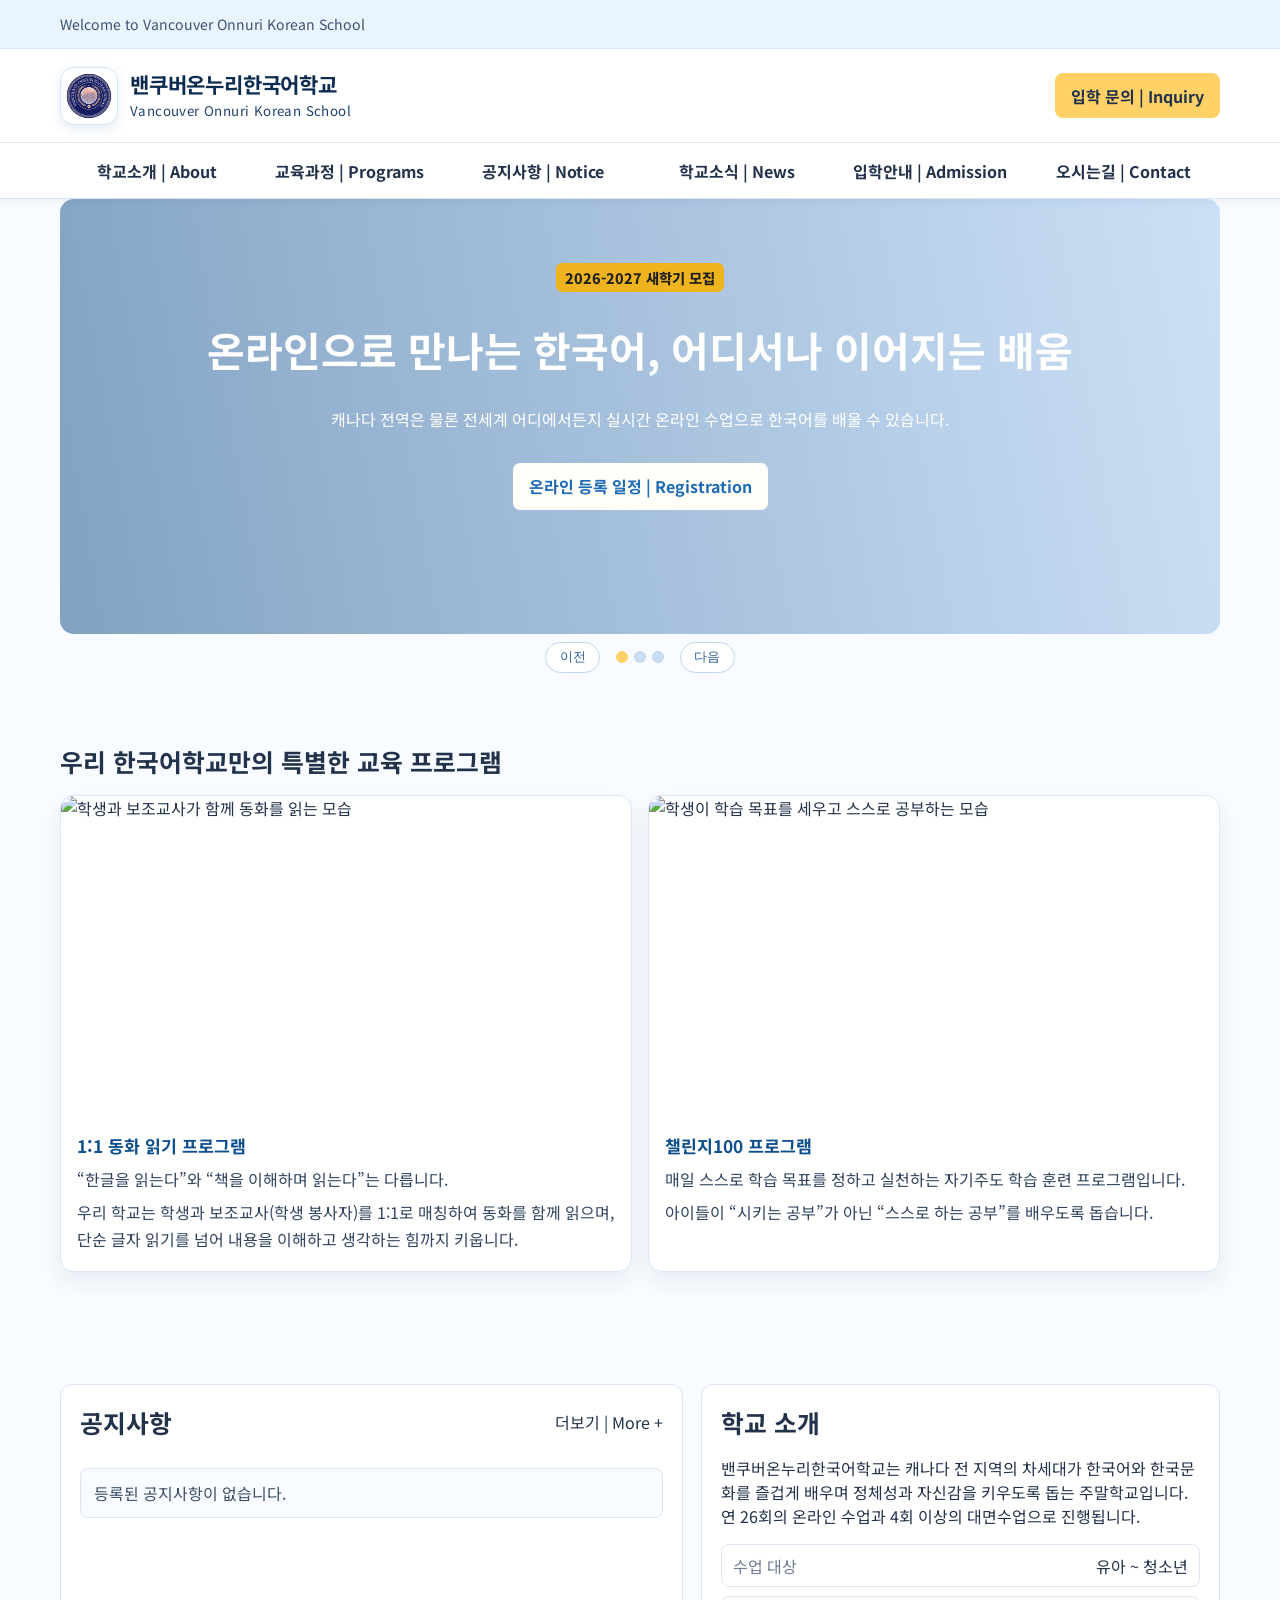
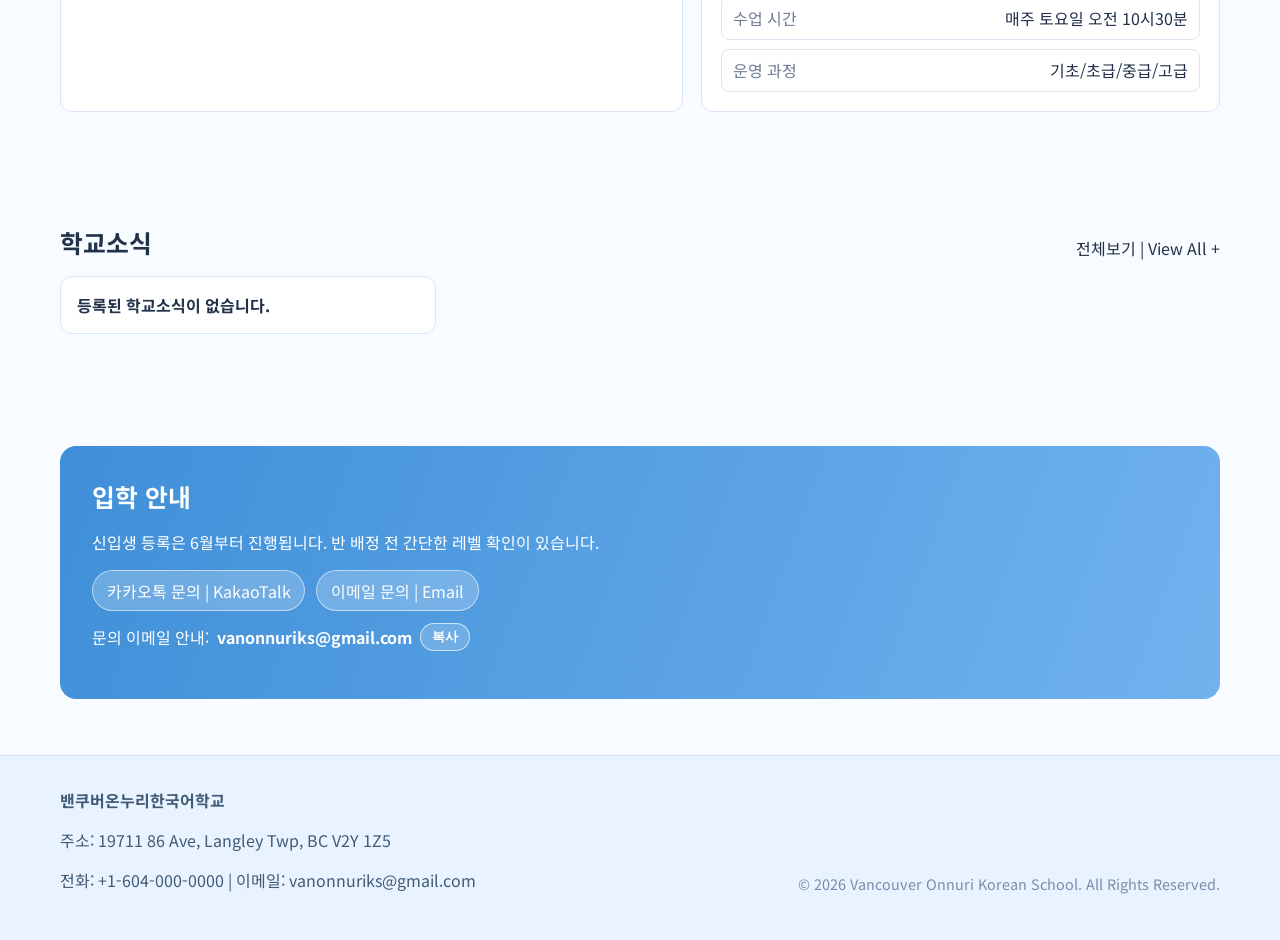
==== commit ce2caee7: "Fix news board links across all pages" ====
--- a/index.html
+++ b/index.html
@@ -52,7 +52,7 @@
           </li>
           <li><a href="curriculum.html?v=20260320-4">교육과정 | Programs</a></li>
           <li><a href="notice.html?v=20260515-1">공지사항 | Notice</a></li>
-          <li><a href="news.html?v=20260515-1">학교소식 | News</a></li>
+          <li><a href="news.html?v=20260516-2">학교소식 | News</a></li>
           <li><a href="#admission">입학안내 | Admission</a></li>
           <li><a href="contact.html?v=20260515-1">오시는길 | Contact</a></li>
         </ul>
@@ -153,6 +153,7 @@
       <div class="container">
         <div class="section-head">
           <h3>학교소식</h3>
+          <a href="news.html?v=20260516-2">전체보기 | View All +</a>
         </div>
         <div class="gallery-grid">
           <article>
@@ -233,3 +234,6 @@
 
 
 
+
+
+
